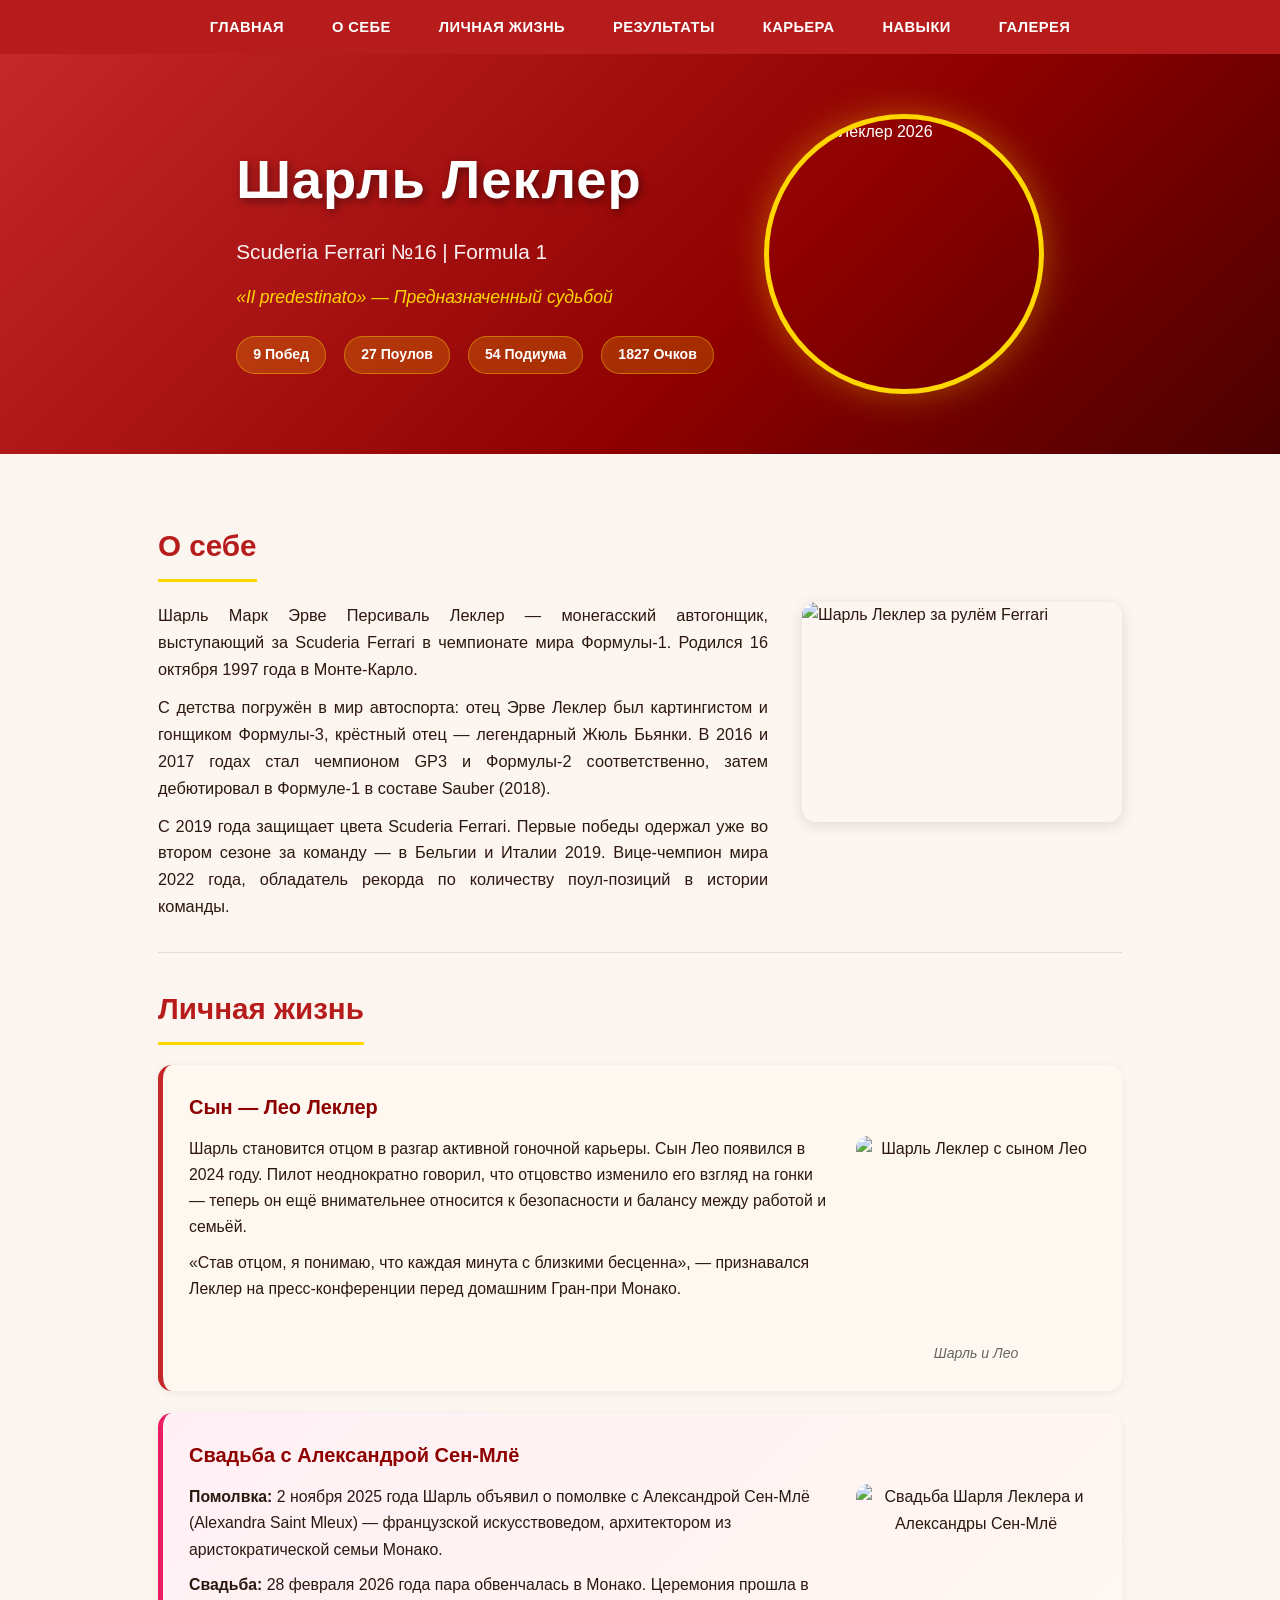
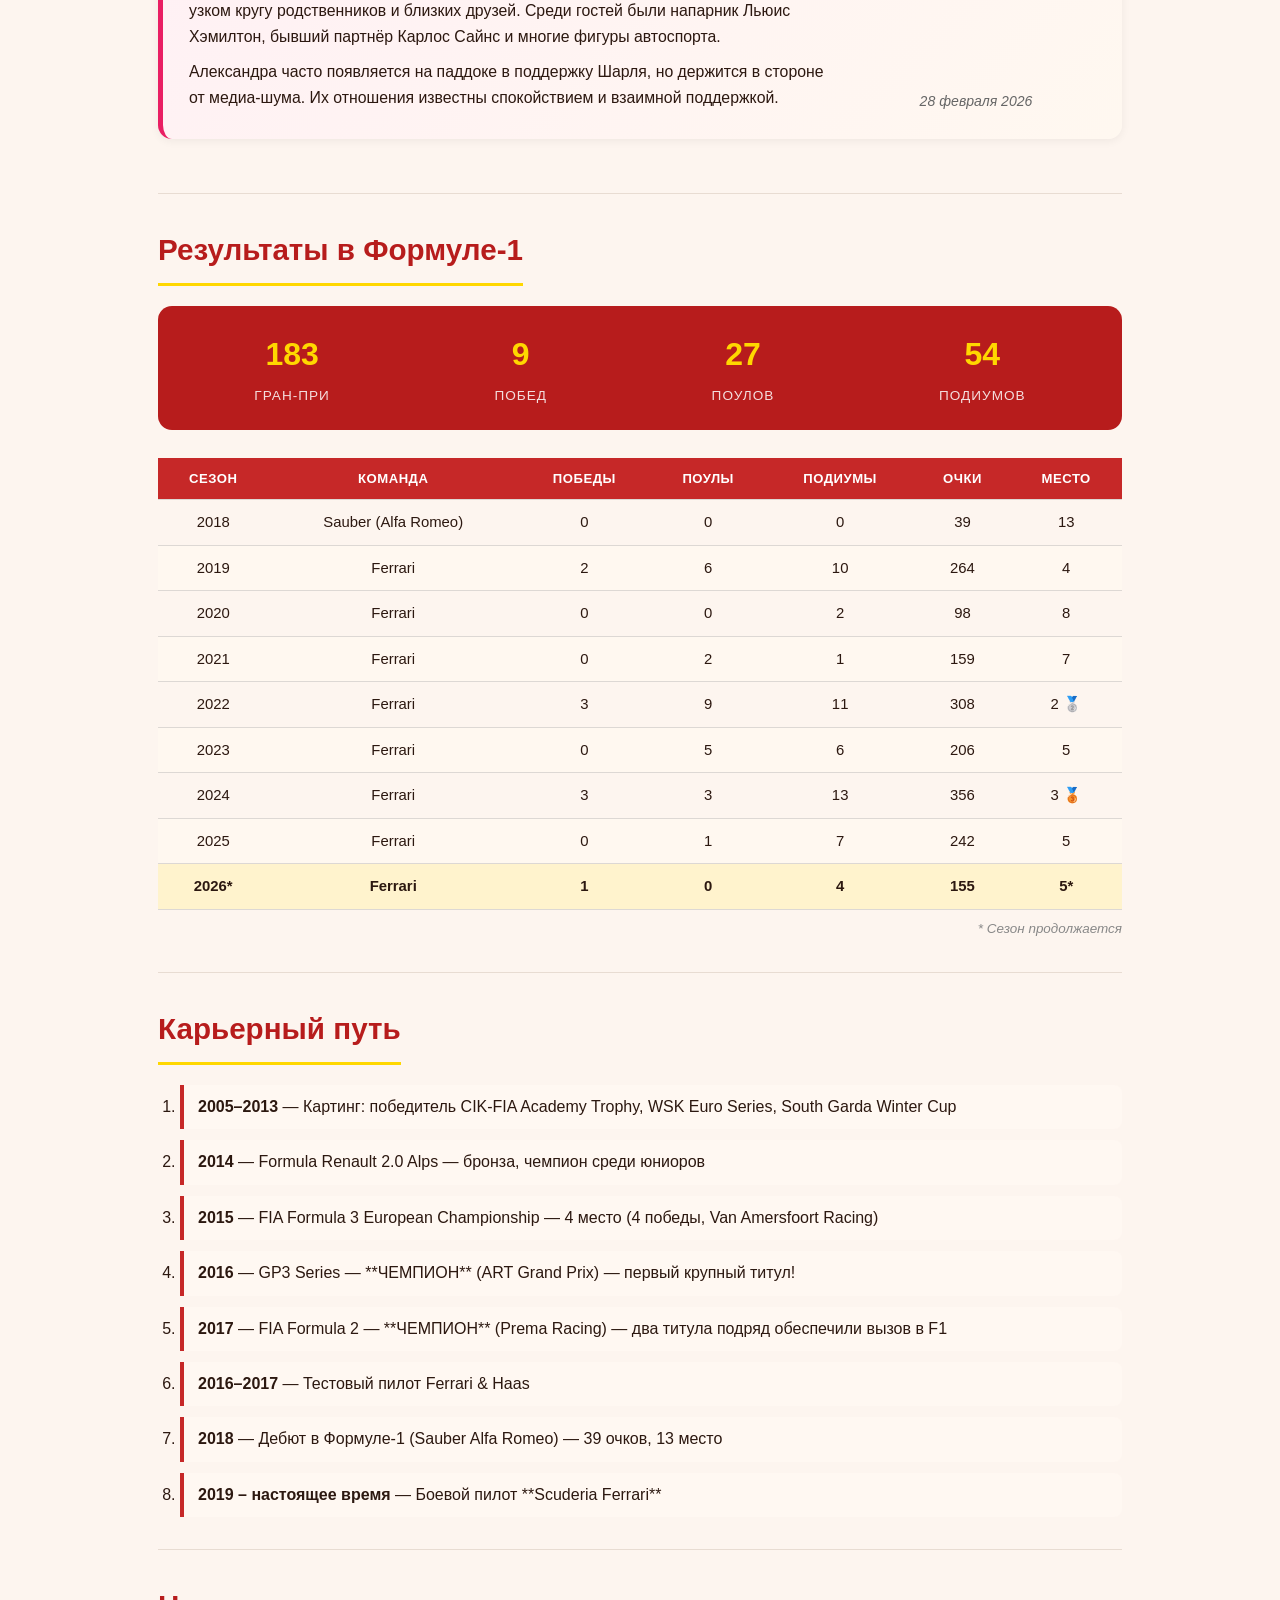
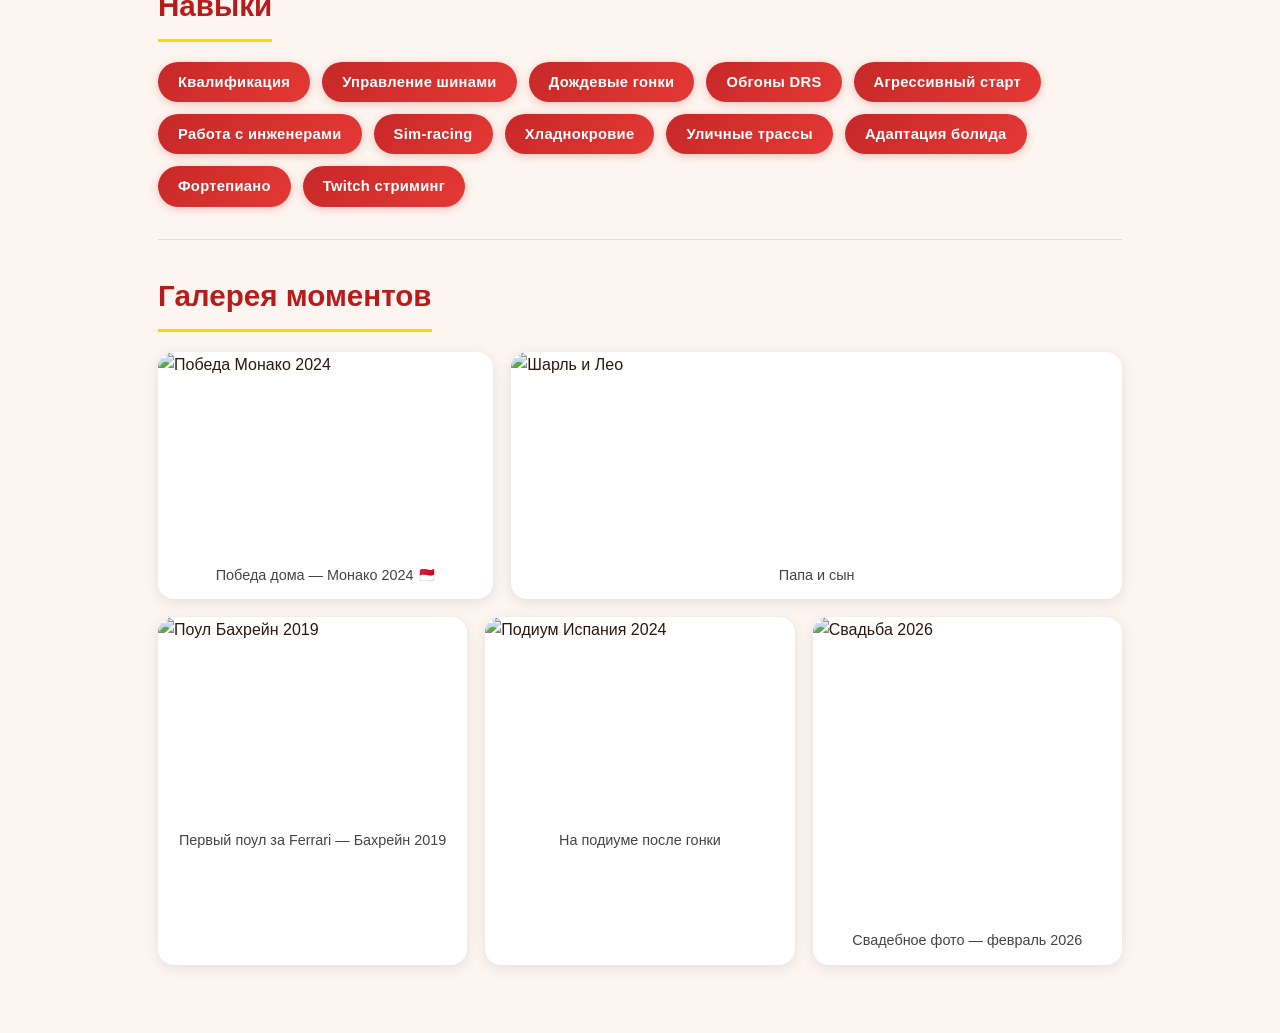
==== task1/index.html @ 422e351e "Add files via upload" ====
<!DOCTYPE html>
<html lang="ru">
<head>
    <meta charset="utf-8">
    <meta name="viewport" content="width=device-width, initial-scale=1">
    <title>Шарль Леклер — Пилот Formula 1</title>
    <link rel="stylesheet" href="style.css">
</head>
<body>

    <!-- ===== НАВИГАЦИЯ ===== -->
    <nav>
        <ul class="nav-list">
            <li><a href="#hero">Главная</a></li>
            <li><a href="#about">О себе</a></li>
            <li><a href="#personal">Личная жизнь</a></li>
            <li><a href="#results">Результаты</a></li>
            <li><a href="#education">Карьера</a></li>
            <li><a href="#skills">Навыки</a></li>
            <li><a href="#gallery">Галерея</a></li>
        </ul>
    </nav>

    <!-- ===== ГЕРОЙ / ШАПКА ===== -->
    <header id="hero">
        <div class="hero-overlay">
            <h1>Шарль Леклер</h1>
            <p class="role">Scuderia Ferrari №16 | Formula 1</p>
            <p class="slogan">«Il predestinato» — Предназначенный судьбой</p>
            <div class="hero-stats">
                <span>9 Побед</span>
                <span>27 Поулов</span>
                <span>54 Подиума</span>
                <span>1827 Очков</span>
            </div>
        </div>
        <div class="header-photo">
            <img src="img/leclerc.jpg" alt="Шарль Леклер 2026" width="300" height="300">
        </div>
    </header>

    <!-- ===== ОСНОВНОЙ КОНТЕНТ ===== -->
    <main>

        <!-- ===== О СЕБЕ ===== -->
        <section id="about">
            <h2>О себе</h2>
            <div class="about-content">
                <article>
                    <p>
                        Шарль Марк Эрве Персиваль Леклер — монегасский автогонщик, 
                        выступающий за Scuderia Ferrari в чемпионате мира Формулы-1. 
                        Родился 16 октября 1997 года в Монте-Карло.
                    </p>
                    <p>
                        С детства погружён в мир автоспорта: отец Эрве Леклер был 
                        картингистом и гонщиком Формулы-3, крёстный отец — 
                        легендарный Жюль Бьянки. В 2016 и 2017 годах стал чемпионом 
                        GP3 и Формулы-2 соответственно, затем дебютировал в Формуле-1 
                        в составе Sauber (2018).
                    </p>
                    <p>
                        С 2019 года защищает цвета Scuderia Ferrari. Первые победы 
                        одержал уже во втором сезоне за команду — в Бельгии и Италии 2019. 
                        Вице-чемпион мира 2022 года, обладатель рекорда по количеству 
                        поул-позиций в истории команды.
                    </p>
                </article>
                <figure class="about-photo">
                    <img src="img/ferrari_leclerc.jpg" alt="Шарль Леклер за рулём Ferrari">
                </figure>
            </div>
        </section>

        <!-- ===== ЛИЧНАЯ ЖИЗНЬ (новое) ===== -->
        <section id="personal">
            <h2>Личная жизнь</h2>
            
            <!-- Лео -->
            <article class="personal-card">
                <h3> Сын — Лео Леклер</h3>
                <div class="personal-content">
                    <div class="personal-text">
                        <p>
                            Шарль становится отцом в разгар активной гоночной карьеры. 
                            Сын Лео появился в 2024 году. Пилот неоднократно говорил, 
                            что отцовство изменило его взгляд на гонки — теперь он ещё 
                            внимательнее относится к безопасности и балансу между работой и семьёй.
                        </p>
                        <p>
                            «Став отцом, я понимаю, что каждая минута с близкими бесценна», 
                            — признавался Леклер на пресс-конференции перед домашним Гран-при Монако.
                        </p>
                    </div>
                    <figure class="personal-img">
                        <img src="img/leo.jpg" alt="Шарль Леклер с сыном Лео">
                        <figcaption>Шарль и Лео </figcaption>
                    </figure>
                </div>
            </article>

            <!-- Свадьба -->
            <article class="personal-card personal-accent">
                <h3> Свадьба с Александрой Сен-Млё</h3>
                <div class="personal-content">
                    <div class="personal-text">
                        <p>
                            <strong>Помолвка:</strong> 2 ноября 2025 года Шарль объявил о 
                            помолвке с Александрой Сен-Млё (Alexandra Saint Mleux) — 
                            французской искусствоведом, архитектором из аристократической семьи Монако.
                        </p>
                        <p>
                            <strong>Свадьба:</strong> 28 февраля 2026 года пара обвенчалась 
                            в Монако. Церемония прошла в узком кругу родственников и близких друзей. 
                            Среди гостей были напарник Льюис Хэмилтон, бывший партнёр Карлос Сайнс 
                            и многие фигуры автоспорта.
                        </p>
                        <p>
                            Александра часто появляется на паддоке в поддержку Шарля, но держится 
                            в стороне от медиа-шума. Их отношения известны спокойствием и взаимной поддержкой.
                        </p>
                    </div>
                    <figure class="personal-img">
                        <img src="img/wedding.jpg" alt="Свадьба Шарля Леклера и Александры Сен-Млё">
                        <figcaption>28 февраля 2026 </figcaption>
                    </figure>
                </div>
            </article>
        </section>

        <!-- ===== РЕЗУЛЬТАТЫ ПО СЕЗАНОМ (новое) ===== -->
        <section id="results">
            <h2>Результаты в Формуле-1</h2>
            
            <div class="stats-summary">
                <div class="stat-item">
                    <span class="stat-num">183</span>
                    <span class="stat-label">Гран-при</span>
                </div>
                <div class="stat-item">
                    <span class="stat-num">9</span>
                    <span class="stat-label">Побед</span>
                </div>
                <div class="stat-item">
                    <span class="stat-num">27</span>
                    <span class="stat-label">Поулов</span>
                </div>
                <div class="stat-item">
                    <span class="stat-num">54</span>
                    <span class="stat-label">Подиумов</span>
                </div>
            </div>

            <table class="results-table">
                <thead>
                    <tr>
                        <th>Сезон</th>
                        <th>Команда</th>
                        <th>Победы</th>
                        <th>Поулы</th>
                        <th>Подиумы</th>
                        <th>Очки</th>
                        <th>Место</th>
                    </tr>
                </thead>
                <tbody>
                    <tr>
                        <td>2018</td>
                        <td>Sauber (Alfa Romeo)</td>
                        <td>0</td>
                        <td>0</td>
                        <td>0</td>
                        <td>39</td>
                        <td>13</td>
                    </tr>
                    <tr>
                        <td>2019</td>
                        <td>Ferrari</td>
                        <td>2</td>
                        <td>6</td>
                        <td>10</td>
                        <td>264</td>
                        <td>4</td>
                    </tr>
                    <tr>
                        <td>2020</td>
                        <td>Ferrari</td>
                        <td>0</td>
                        <td>0</td>
                        <td>2</td>
                        <td>98</td>
                        <td>8</td>
                    </tr>
                    <tr>
                        <td>2021</td>
                        <td>Ferrari</td>
                        <td>0</td>
                        <td>2</td>
                        <td>1</td>
                        <td>159</td>
                        <td>7</td>
                    </tr>
                    <tr>
                        <td>2022</td>
                        <td>Ferrari</td>
                        <td>3</td>
                        <td>9</td>
                        <td>11</td>
                        <td>308</td>
                        <td>2 🥈</td>
                    </tr>
                    <tr>
                        <td>2023</td>
                        <td>Ferrari</td>
                        <td>0</td>
                        <td>5</td>
                        <td>6</td>
                        <td>206</td>
                        <td>5</td>
                    </tr>
                    <tr>
                        <td>2024</td>
                        <td>Ferrari</td>
                        <td>3</td>
                        <td>3</td>
                        <td>13</td>
                        <td>356</td>
                        <td>3 🥉</td>
                    </tr>
                    <tr>
                        <td>2025</td>
                        <td>Ferrari</td>
                        <td>0</td>
                        <td>1</td>
                        <td>7</td>
                        <td>242</td>
                        <td>5</td>
                    </tr>
                    <tr class="current-season">
                        <td>2026*</td>
                        <td>Ferrari</td>
                        <td>1</td>
                        <td>0</td>
                        <td>4</td>
                        <td>155</td>
                        <td>5*</td>
                    </tr>
                </tbody>
            </table>
            <p class="table-note">* Сезон продолжается</p>
        </section>

        <!-- ===== ОБРАЗОВАНИЕ / МОЛОДЁЖНАЯ КАРЬЕРА ===== -->
        <section id="education">
            <h2>Карьерный путь</h2>
            <ol class="career-list">
                <li>
                    <strong>2005–2013</strong> — Картинг: победитель CIK-FIA Academy Trophy, 
                    WSK Euro Series, South Garda Winter Cup
                </li>
                <li>
                    <strong>2014</strong> — Formula Renault 2.0 Alps — бронза, чемпион среди юниоров
                </li>
                <li>
                    <strong>2015</strong> — FIA Formula 3 European Championship — 4 место 
                    (4 победы, Van Amersfoort Racing)
                </li>
                <li>
                    <strong>2016</strong> — GP3 Series — **ЧЕМПИОН** (ART Grand Prix) — первый 
                    крупный титул!
                </li>
                <li>
                    <strong>2017</strong> — FIA Formula 2 — **ЧЕМПИОН** (Prema Racing) — 
                    два титула подряд обеспечили вызов в F1
                </li>
                <li>
                    <strong>2016–2017</strong> — Тестовый пилот Ferrari & Haas
                </li>
                <li>
                    <strong>2018</strong> — Дебют в Формуле-1 (Sauber Alfa Romeo) — 
                    39 очков, 13 место
                </li>
                <li>
                    <strong>2019 – настоящее время</strong> — Боевой пилот **Scuderia Ferrari**
                </li>
            </ol>
        </section>

        <!-- ===== НАВЫКИ ===== -->
        <section id="skills">
            <h2>Навыки</h2>
            <div class="skills-container">
                <span class="skill">Квалификация</span>
                <span class="skill">Управление шинами</span>
                <span class="skill">Дождевые гонки</span>
                <span class="skill">Обгоны DRS</span>
                <span class="skill">Агрессивный старт</span>
                <span class="skill">Работа с инженерами</span>
                <span class="skill">Sim-racing</span>
                <span class="skill">Хладнокровие</span>
                <span class="skill">Уличные трассы</span>
                <span class="skill">Адаптация болида</span>
                <span class="skill">Фортепиано </span>
                <span class="skill">Twitch стриминг</span>
            </div>
        </section>

        <!-- ===== ФОТОГАЛЕРЕЯ (новое) ===== -->
        <section id="gallery">
            <h2>Галерея моментов</h2>

            <div class="gallery-grid">
                <figure class="gallery-item">
                    <img src="img/monako.jpg" alt="Победа Монако 2024">
                    <figcaption>Победа дома — Монако 2024 🇲🇨</figcaption>
                </figure>
                <figure class="gallery-item gallery-wide">
                    <img src="img/leooo.jpg" alt="Шарль и Лео">
                    <figcaption>Папа и сын </figcaption>
                </figure>
                <figure class="gallery-item">
                    <img src="img/bachrein.jpg" alt="Поул Бахрейн 2019">
                    <figcaption>Первый поул за Ferrari — Бахрейн 2019</figcaption>
                </figure>
                <figure class="gallery-item">
                    <img src="img/spain.jpg" alt="Подиум Испания 2024">
                    <figcaption>На подиуме после гонки</figcaption>
                </figure>
                <figure class="gallery-item gallery-tall">
                    <img src="img/wed.jpg" alt="Свадьба 2026">
                    <figcaption>Свадебное фото — февраль 2026 </figcaption>
                </figure>

            </div>
        </section>

    </main>

</body>
</html>
---- task1/style.css ----
/* ===================================================
   Глобальный сброс и базовые настройки
   =================================================== */
* {
    box-sizing: border-box;
    margin: 0;
    padding: 0;
}

body {
    font-family: 'Segoe UI', Tahoma, Geneva, Verdana, sans-serif;
    line-height: 1.65;
    color: #2c1810;
    background-color: #fdf5ef; /* кремовый фон как в референсе */
}

img {
    max-width: 100%;
    height: auto;
    display: block;
}

/* ===================================================
   НАВИГАЦИЯ — демонстрируем justify-content, gap, flex-wrap
   =================================================== */
nav {
    background-color: #b71c1c; /* тёмно-красный */
    padding: 14px 30px;
    position: sticky;
    top: 0;
    z-index: 100;
}

.nav-list {
    display: flex;
    justify-content: center;      /* центрируем пункты */
    align-items: center;
    gap: 28px;                     /* расстояние между пунктами */
    list-style: none;
    flex-wrap: wrap;               /* перенос на следующую строку */
}

.nav-list a {
    color: #ffffff;
    text-decoration: none;
    font-weight: 600;
    font-size: 0.92rem;
    letter-spacing: 0.4px;
    text-transform: uppercase;
    padding: 6px 10px;
    border-bottom: 2px solid transparent;
    transition: border-color 0.25s, color 0.25s;
}

.nav-list a:hover {
    border-bottom-color: #ffd700;
    color: #ffd700;
}

/* ===================================================
   HEADER / HERO — демонстрируем flex-direction: column|row, align-items
   =================================================== */
#hero {
    display: flex;
    justify-content: center;
    align-items: center;
    gap: 50px;
    flex-wrap: wrap;
    padding: 60px 40px;
    background: linear-gradient(135deg, #c62828 0%, #8e0000 60%, #4a0000 100%);
    color: #fff;
}

.hero-overlay {
    display: flex;
    flex-direction: column;        /* колонка: текст сверху вниз */
    align-items: flex-start;
    gap: 10px;
}

.hero-overlay h1 {
    font-size: 3.4rem;
    font-weight: 800;
    letter-spacing: 1px;
    text-shadow: 2px 3px 8px rgba(0, 0, 0, 0.45);
}

.role {
    font-size: 1.3rem;
    font-weight: 500;
    opacity: 0.95;
}

.slogan {
    font-style: italic;
    font-size: 1.1rem;
    color: #ffd700;
    margin-top: 4px;
}

.hero-stats {
    display: flex;
    gap: 18px;
    margin-top: 14px;
    flex-wrap: wrap;
}

.hero-stats span {
    background: rgba(255, 215, 0, 0.2);
    border: 1px solid rgba(255, 215, 0, 0.4);
    padding: 6px 16px;
    border-radius: 20px;
    font-size: 0.88rem;
    font-weight: 600;
}

.header-photo img {
    width: 280px;
    height: 280px;
    object-fit: cover;
    object-position: center top;
    border-radius: 50%;           /* круглый аватар */
    border: 5px solid #ffd700;
    box-shadow: 0 0 35px rgba(255, 215, 0, 0.35);
    transition: transform 0.3s;
}

.header-photo img:hover {
    transform: scale(1.05);
}

/* ===================================================
   MAIN
   =================================================== */
main {
    display: flex;
    flex-direction: column;
    align-items: center;
    max-width: 1020px;
    margin: 0 auto;
    padding: 36px 28px;
}

/* Общие секции */
section {
    width: 100%;
    padding: 32px 0;
    border-bottom: 1px solid #e8dcd2;
}

section:last-of-type {
    border-bottom: none;
}

h2 {
    font-size: 1.85rem;
    color: #b71c1c;
    margin-bottom: 20px;
    padding-bottom: 8px;
    border-bottom: 3px solid #ffd700;
    display: inline-block;
}

h3 {
    font-size: 1.25rem;
    color: #8e0000;
    margin-bottom: 12px;
}

/* ===================================================
   О СЕБЕ — двухколоночная раскладка (flex)
   =================================================== */
.about-content {
    display: flex;
    justify-content: space-between;
    align-items: flex-start;
    gap: 34px;
    flex-wrap: wrap;
}

.about-content article {
    flex: 1;
    min-width: 280px;
    display: flex;
    flex-direction: column;
    gap: 11px;
}

.about-content article p {
    font-size: 1.02rem;
    text-align: justify;
}

.about-photo {
    flex: 0 0 320px;
    min-height: 220px;
    border-radius: 14px;
    overflow: hidden;
    box-shadow: 0 3px 15px rgba(0, 0, 0, 0.12);
}

.about-photo img {
    width: 100%;
    height: 100%;
    object-fit: cover;
}

/* ===================================================
   ЛИЧНАЯ ЖИЗНЬ (карточки)
   =================================================== */
.personal-card {
    background-color: #fff8f0;
    border-radius: 14px;
    padding: 26px;
    margin-bottom: 22px;
    border-left: 5px solid #c62828;
    box-shadow: 0 2px 10px rgba(0, 0, 0, 0.06);
}

.personal-accent {
    border-left-color: #e91e63; /* розовое выделение для свадьбы */
    background: linear-gradient(135deg, #fff0f5, #fff8f0);
}

.personal-content {
    display: flex;
    justify-content: space-between;
    align-items: flex-start;
    gap: 24px;
    flex-wrap: wrap;
}

.personal-text {
    flex: 1;
    min-width: 260px;
    display: flex;
    flex-direction: column;
    gap: 9px;
}

.personal-text p {
    font-size: 0.99rem;
}

.personal-img {
    flex: 0 0 240px;
    border-radius: 12px;
    overflow: hidden;
    text-align: center;
}

.personal-img img {
    width: 100%;
    height: 200px;
    object-fit: cover;
    border-radius: 10px;
}

.personal-img figcaption {
    margin-top: 6px;
    font-size: 0.88rem;
    color: #666;
    font-style: italic;
}

/* ===================================================
   РЕЗУЛЬТАТЫ — таблица + статистика в ряд
   =================================================== */
.stats-summary {
    display: flex;
    justify-content: space-around;
    align-items: center;
    gap: 16px;
    flex-wrap: wrap;
    margin-bottom: 28px;
    padding: 22px;
    background-color: #b71c1c;
    border-radius: 14px;
    color: #fff;
}

.stat-item {
    display: flex;
    flex-direction: column;
    align-items: center;
    gap: 4px;
}

.stat-num {
    font-size: 2rem;
    font-weight: 800;
    color: #ffd700;
}

.stat-label {
    font-size: 0.85rem;
    text-transform: uppercase;
    letter-spacing: 1px;
    opacity: 0.85;
}

.results-table {
    width: 100%;
    border-collapse: collapse;
    font-size: 0.93rem;
}

.results-table th,
.results-table td {
    padding: 10px 12px;
    text-align: center;
    border-bottom: 1px solid #ddd8d4;
}

.results-table th {
    background-color: #c62828;
    color: #fff;
    font-weight: 600;
    text-transform: uppercase;
    font-size: 0.82rem;
    letter-spacing: 0.5px;
}

.results-table tr:nth-child(even) {
    background-color: #fff8f0;
}

.current-season {
    background-color: #fff3cd !important;
    font-weight: 600;
}

.table-note {
    margin-top: 8px;
    font-size: 0.84rem;
    color: #888;
    font-style: italic;
    text-align: right;
}

/* ===================================================
   КАРИЕРНЫЙ СПИСОК (ordered list)
   =================================================== */
.career-list {
    display: flex;
    flex-direction: column;
    gap: 11px;
    padding-left: 22px;
}

.career-list li {
    font-size: 1rem;
    padding: 9px 14px;
    background-color: #fff8f2;
    border-left: 4px solid #c62828;
    border-radius: 0 8px 8px 0;
}

/* ===================================================
   НАВЫКИ — чипсы/пилюли (span.skill)
   =================================================== */
.skills-container {
    display: flex;
    flex-wrap: wrap;             /* обязательное свойство по заданию! */
    gap: 12px;
    justify-content: flex-start;
    align-items: center;
}

.skill {
    display: inline-block;
    background: linear-gradient(135deg, #c62828, #e53935);
    color: #fff;
    padding: 8px 20px;
    border-radius: 50px;          /* пилюля */
    font-size: 0.92rem;
    font-weight: 600;
    letter-spacing: 0.3px;
    box-shadow: 0 2px 8px rgba(198, 40, 40, 0.25);
    transition: transform 0.2s, box-shadow 0.2s;
    cursor: default;
}

.skill:hover {
    transform: translateY(-3px);
    box-shadow: 0 6px 16px rgba(198, 40, 40, 0.4);
}

/* ===================================================
   ГАЛЕРЕЯ — как на референсе (pills + карточки)
   =================================================== */
.gallery-nav {
    display: flex;
    justify-content: center;
    gap: 14px;
    margin-bottom: 26px;
    flex-wrap: wrap;
}

.pill {
    display: inline-block;
    padding: 8px 24px;
    border: 2px solid #c62828;
    border-radius: 50px;         /* овальная кнопка как в референсе */
    color: #c62828;
    text-decoration: none;
    font-weight: 600;
    font-size: 0.92rem;
    transition: background-color 0.25s, color 0.25s;
}

.pill:hover,
.pill.active {
    background-color: #c62828;
    color: #fff;
}

.gallery-grid {
    display: flex;
    flex-wrap: wrap;              /* перенос карточек */
    gap: 18px;
    justify-content: center;
    align-items: stretch;
}

.gallery-item {
    flex: 1 1 280px;             /* базовый размер карточки */
    max-width: 340px;
    border-radius: 16px;
    overflow: hidden;
    box-shadow: 0 3px 14px rgba(0, 0, 0, 0.1);
    background-color: #fff;
    transition: transform 0.25s;
}

.gallery-item:hover {
    transform: translateY(-5px);
}

.gallery-item img {
    width: 100%;
    height: 200px;
    object-fit: cover;
}

.gallery-tall img {
    height: 300px;
}

.gallery-wide {
    flex: 2 1 500px;             /* широкая карточка */
    max-width: none;
}

.gallery-item figcaption {
    padding: 12px 14px;
    font-size: 0.9rem;
    color: #444;
    text-align: center;
    font-weight: 500;
}

/* ===================================================
   FOOTER / КОНТАКТЫ
   =================================================== */
footer {
    background: linear-gradient(135deg, #3e0000 0%, #1a1110 100%);
    color: #fff;
    padding: 48px 36px 28px;
    display: flex;
    flex-direction: column;
    align-items: center;
    gap: 22px;
}

footer h2 {
    color: #ffd700;
    border-bottom-color: #c62828;
}

.contacts-section {
    display: flex;
    justify-content: center;
    align-items: center;
    flex-wrap: wrap;
    gap: 16px;
}

.contact-link {
    display: inline-block;
    color: #fff;
    text-decoration: none;
    font-size: 0.97rem;
    font-weight: 500;
    padding: 11px 22px;
    background-color: rgba(198, 40, 40, 0.75);
    border-radius: 10px;
    transition: background-color 0.3s, color 0.3s, transform 0.2s;
}

.contact-link:hover {
    background-color: #ffd700;
    color: #3e0000;
    transform: translateY(-2px);
}

.copyright {
    margin-top: 14px;
    font-size: 0.84rem;
    opacity: 0.55;
}
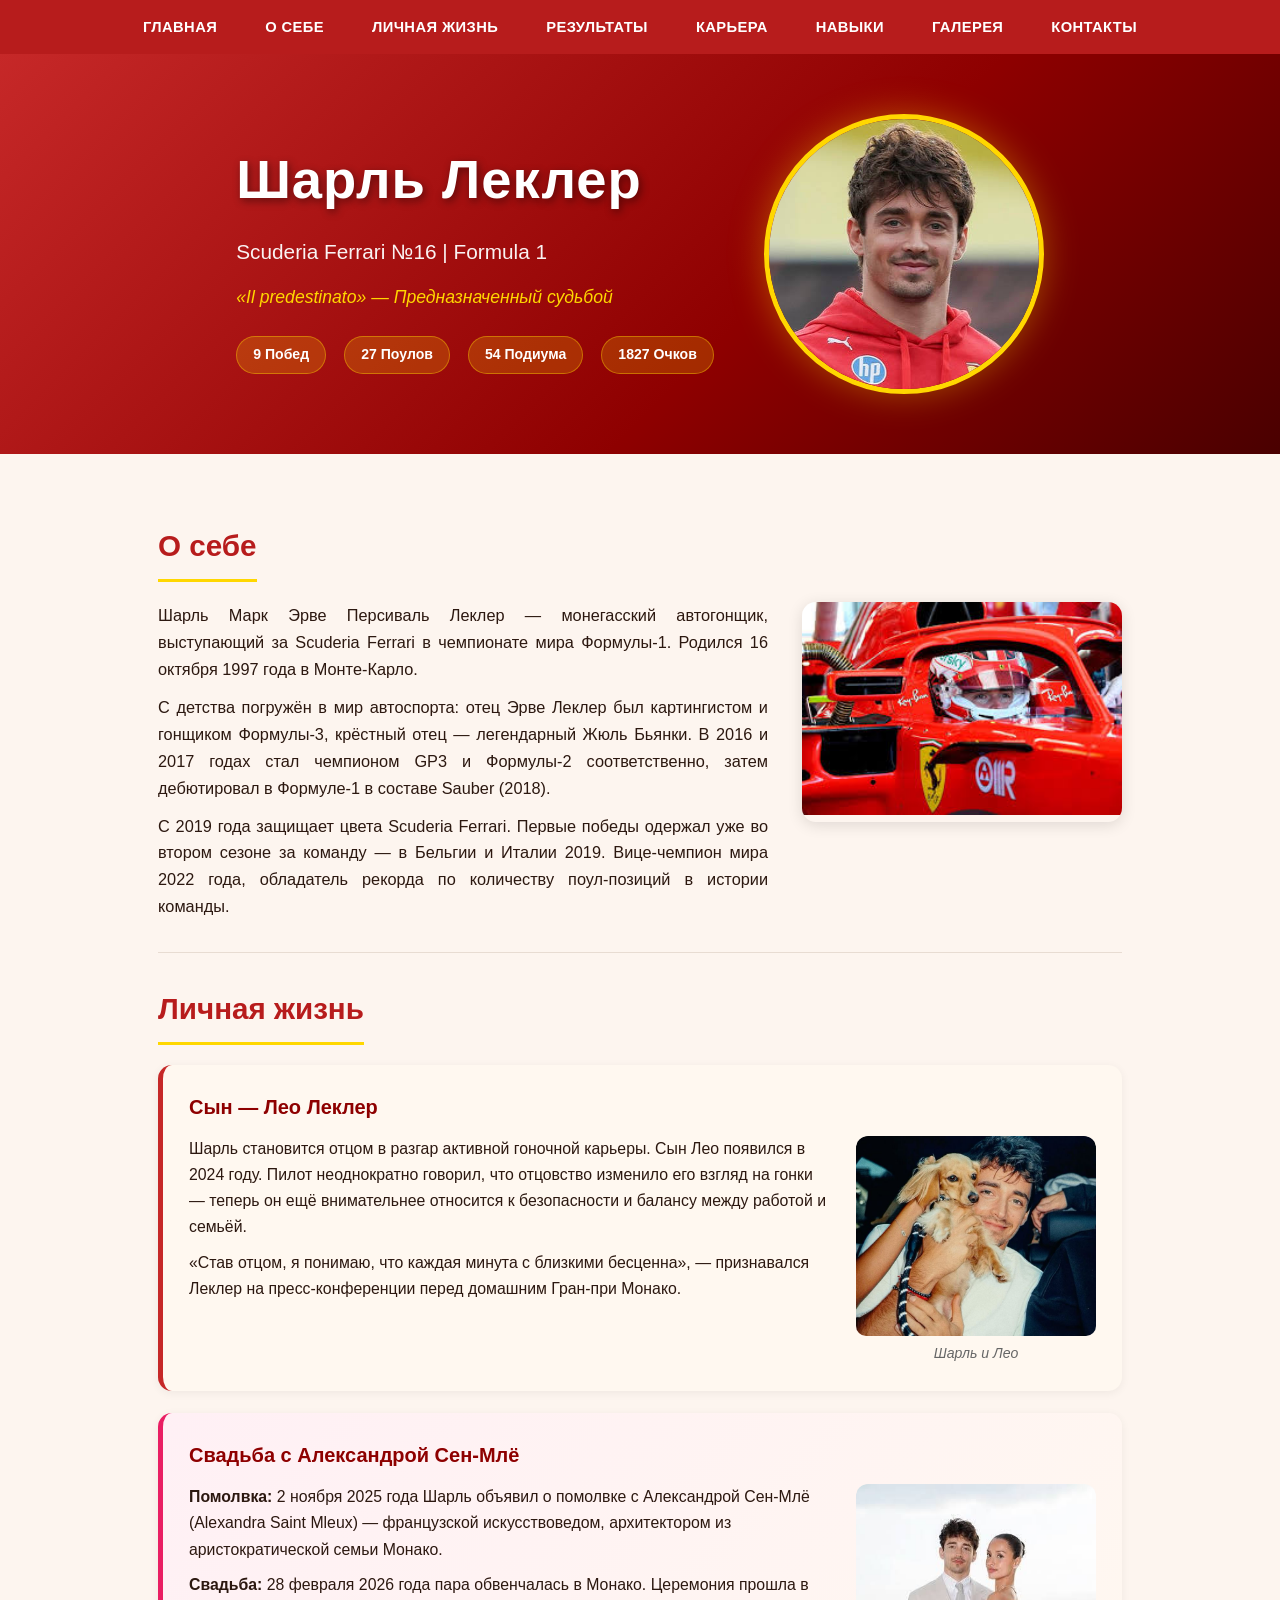
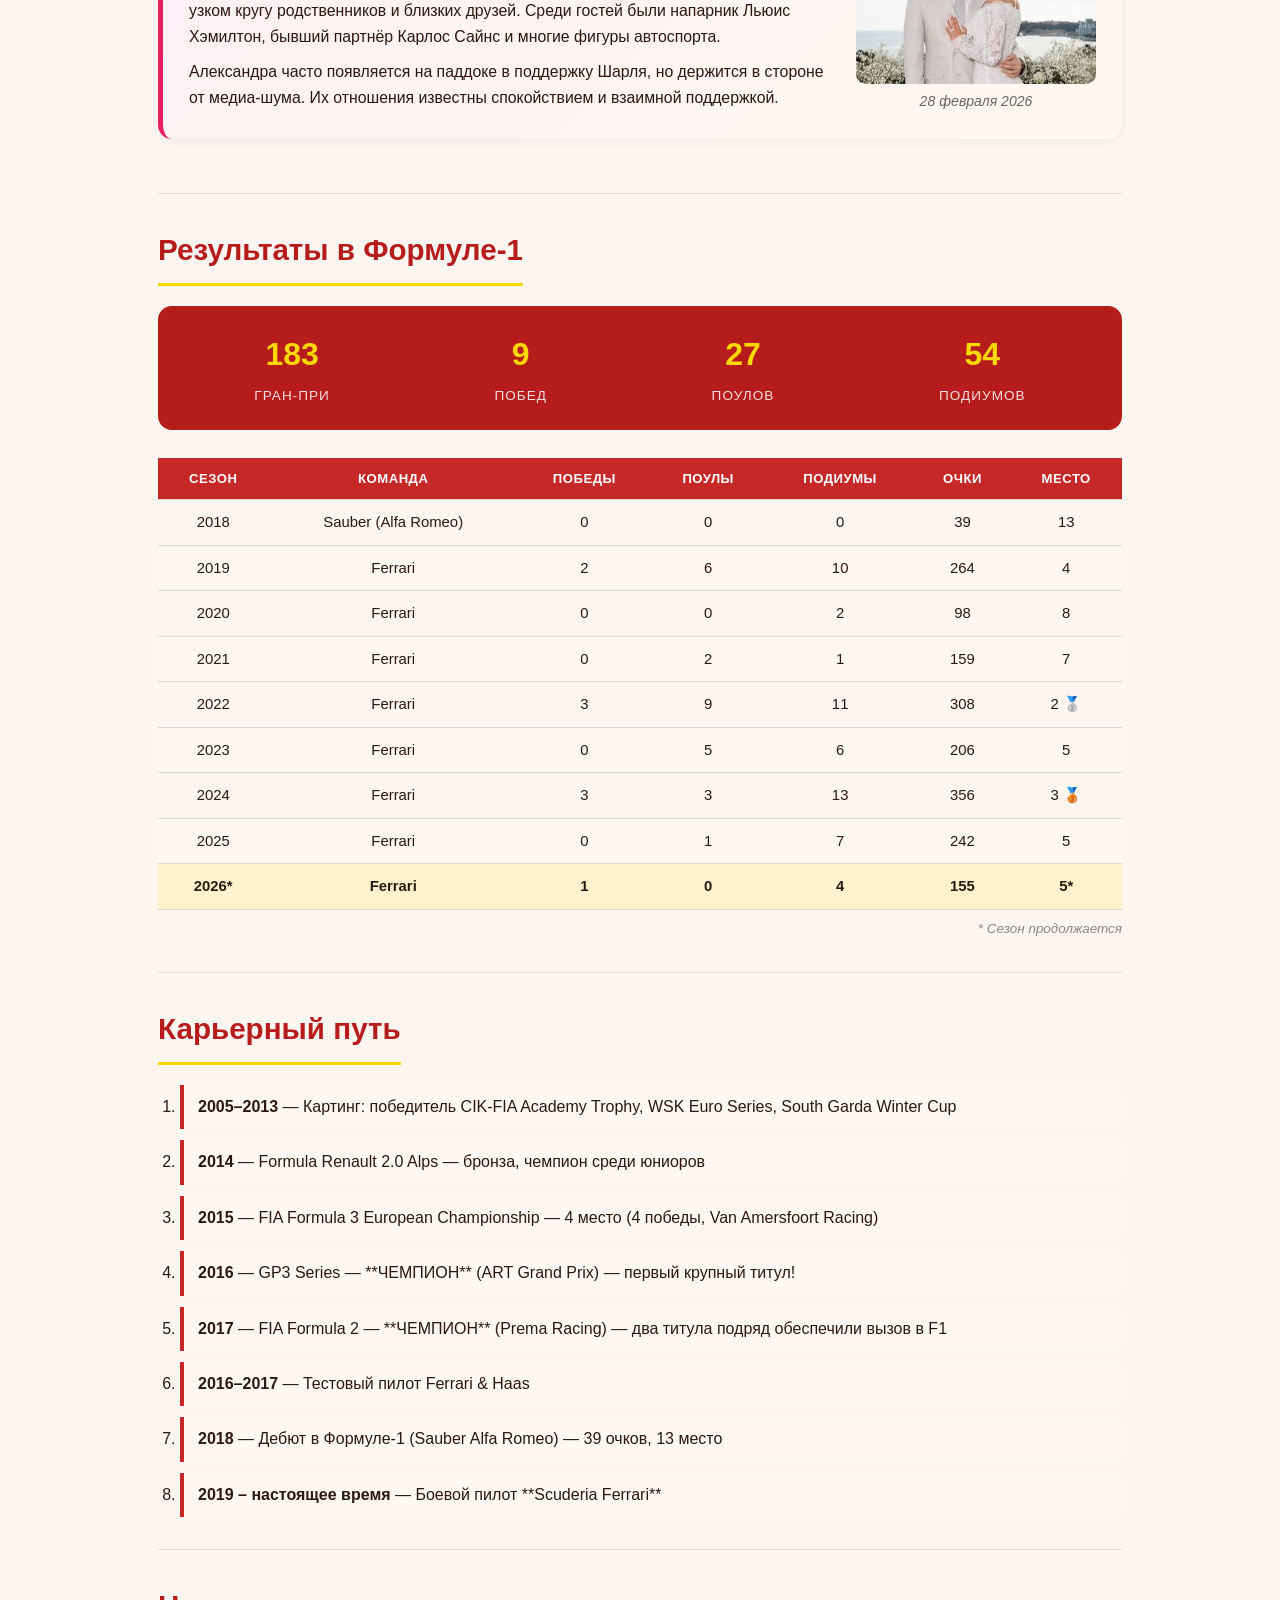
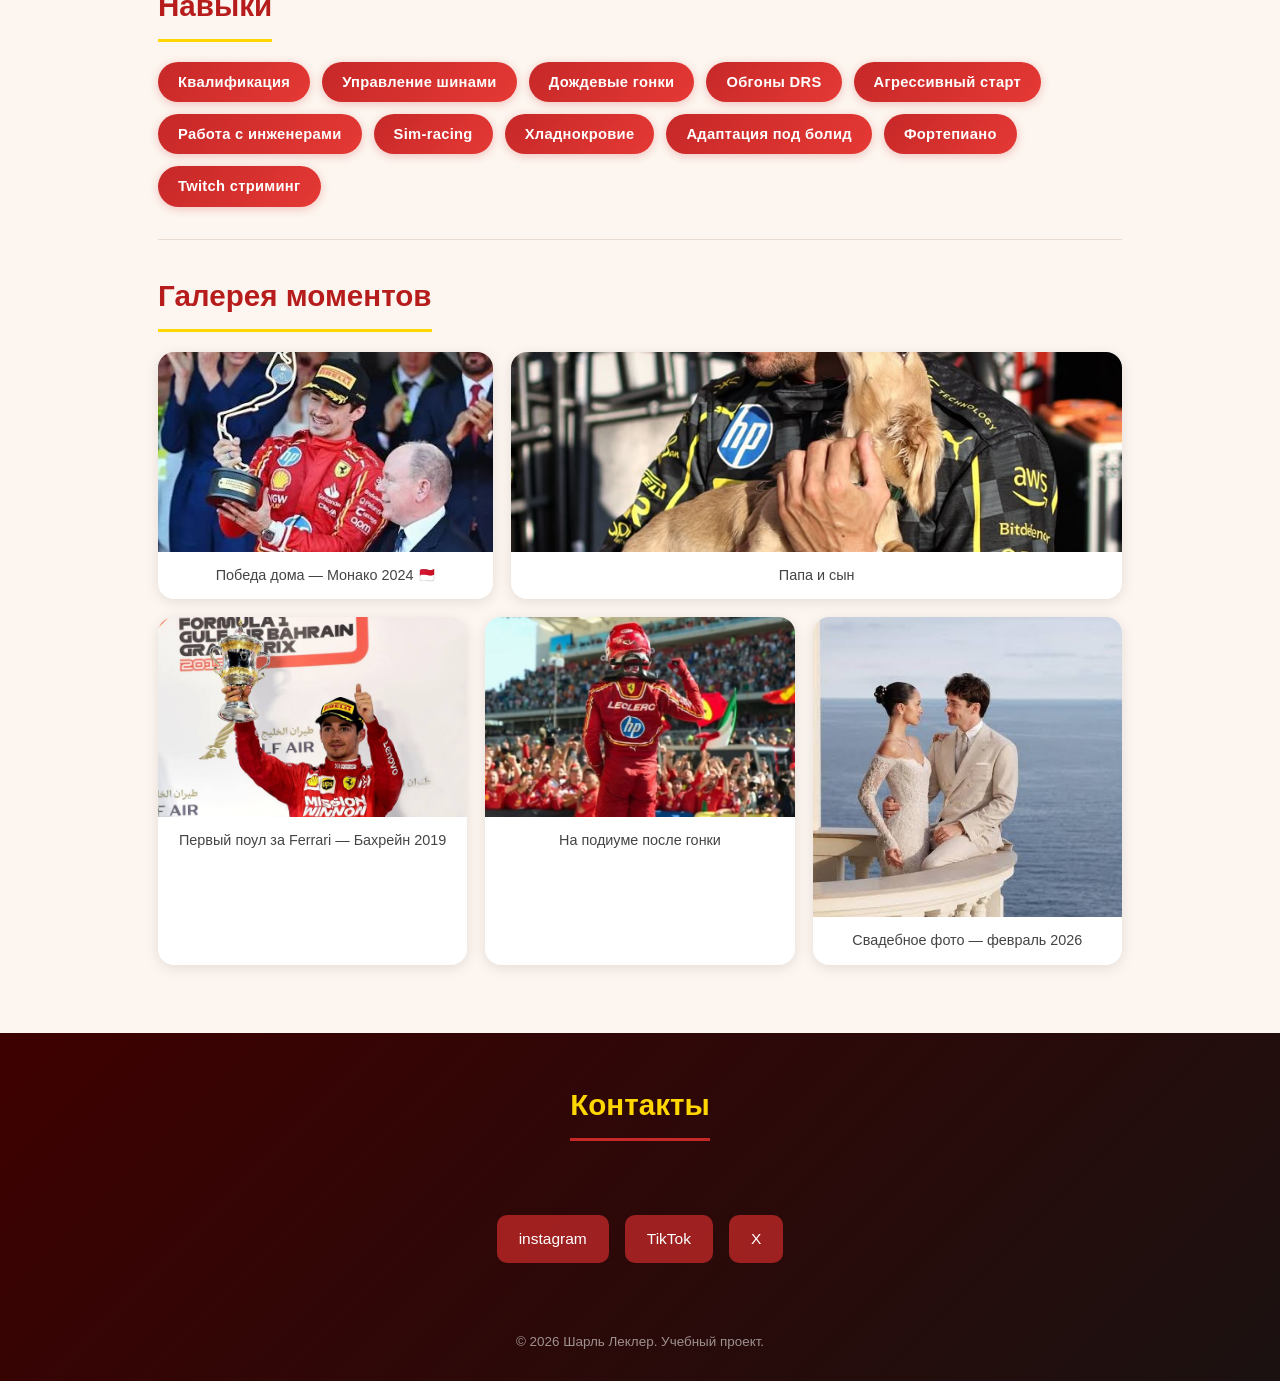
==== commit 0661ea8e: "Update index.html" ====
--- a/task1/index.html
+++ b/task1/index.html
@@ -18,6 +18,7 @@
             <li><a href="#education">Карьера</a></li>
             <li><a href="#skills">Навыки</a></li>
             <li><a href="#gallery">Галерея</a></li>
+            <li><a href="#contacts">Контакты</a></li>
         </ul>
     </nav>
 
@@ -298,8 +299,7 @@
                 <span class="skill">Работа с инженерами</span>
                 <span class="skill">Sim-racing</span>
                 <span class="skill">Хладнокровие</span>
-                <span class="skill">Уличные трассы</span>
-                <span class="skill">Адаптация болида</span>
+                <span class="skill">Адаптация под болид</span>
                 <span class="skill">Фортепиано </span>
                 <span class="skill">Twitch стриминг</span>
             </div>
@@ -336,5 +336,27 @@
 
     </main>
 
+    <footer id="contacts">
+    <h2>Контакты</h2>
+
+    <section class="contacts-section">
+        <a class="contact-link" href="https://www.instagram.com/charles_leclerc/">
+            instagram
+        </a>
+
+        <a class="contact-link" href="https://www.tiktok.com/@charlesleclerc" target="_blank" rel="noopener noreferrer">
+            TikTok
+        </a>
+
+        <a class="contact-link" href="https://x.com/Charles_Leclerc">
+            X
+        </a>
+    </section>
+
+    <p class="copyright">
+        © 2026 Шарль Леклер. Учебный проект.
+    </p>
+</footer>
+
 </body>
-</html>+</html>
